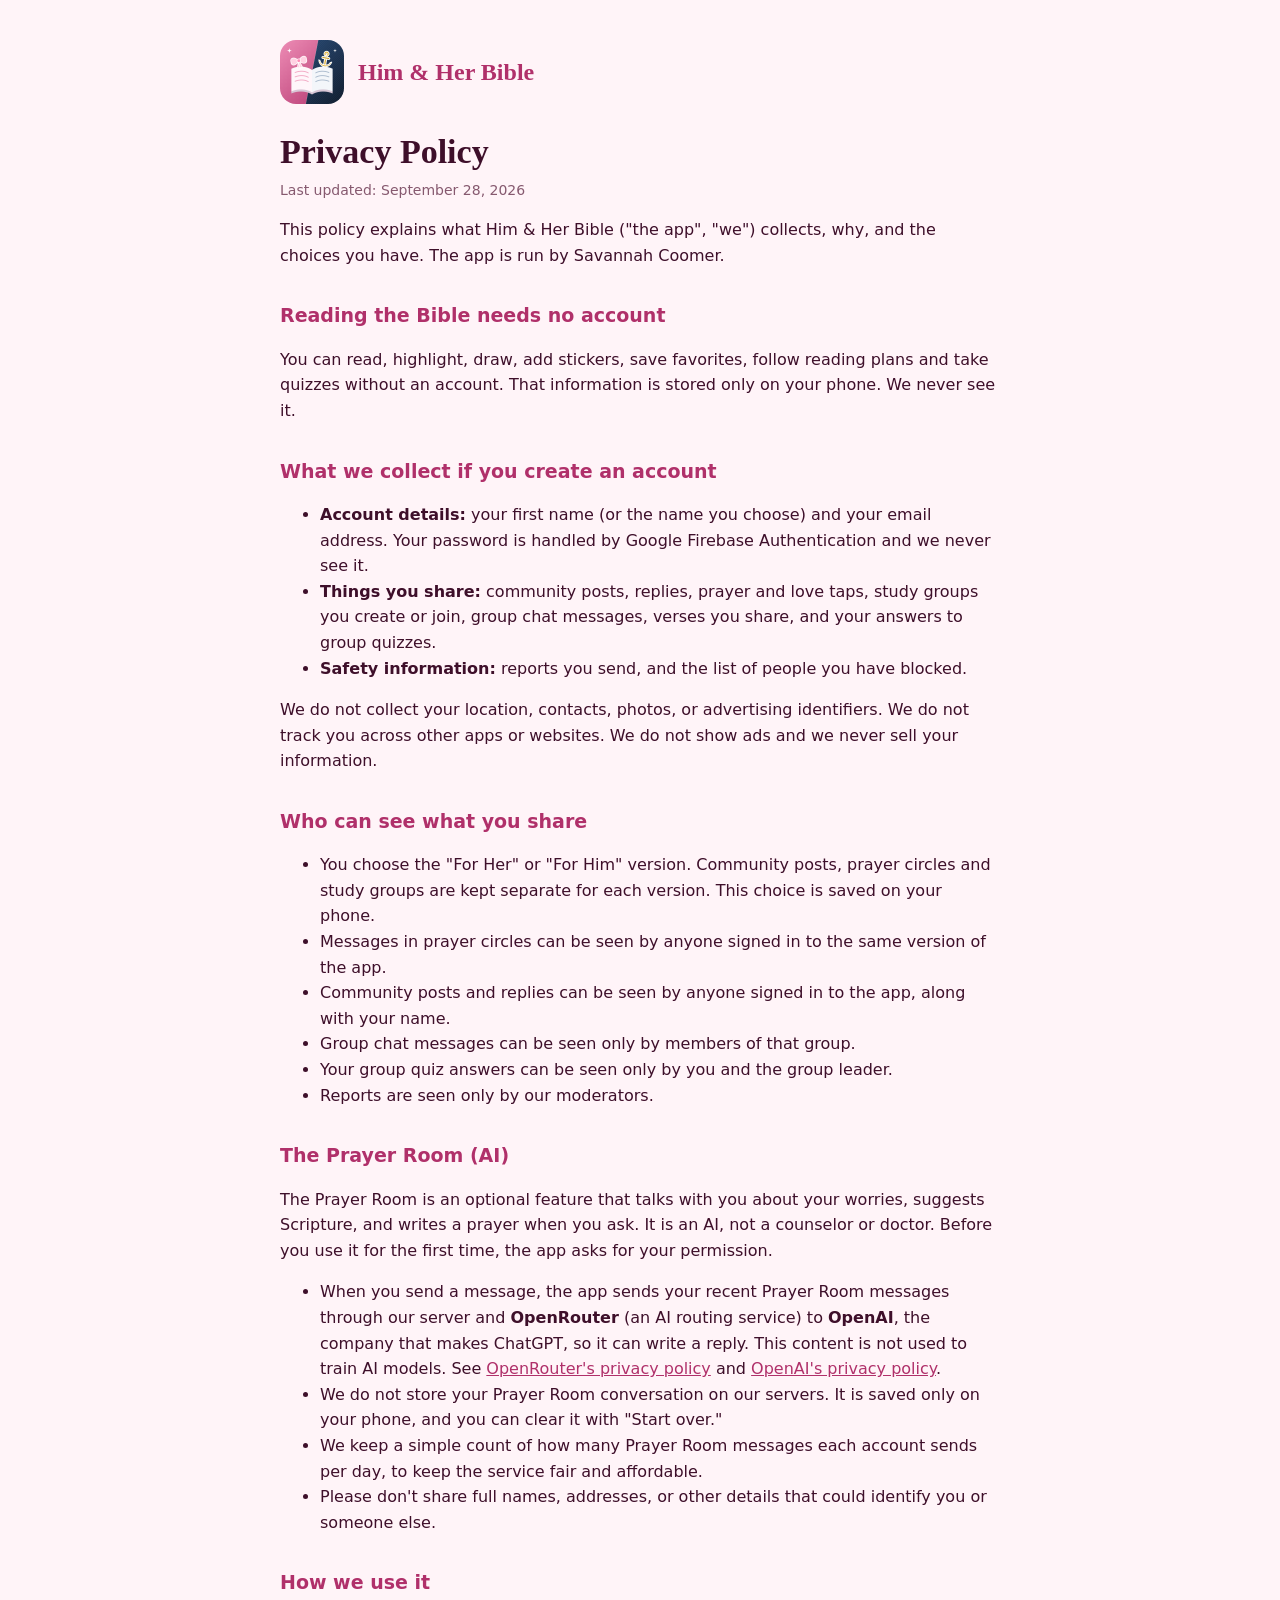
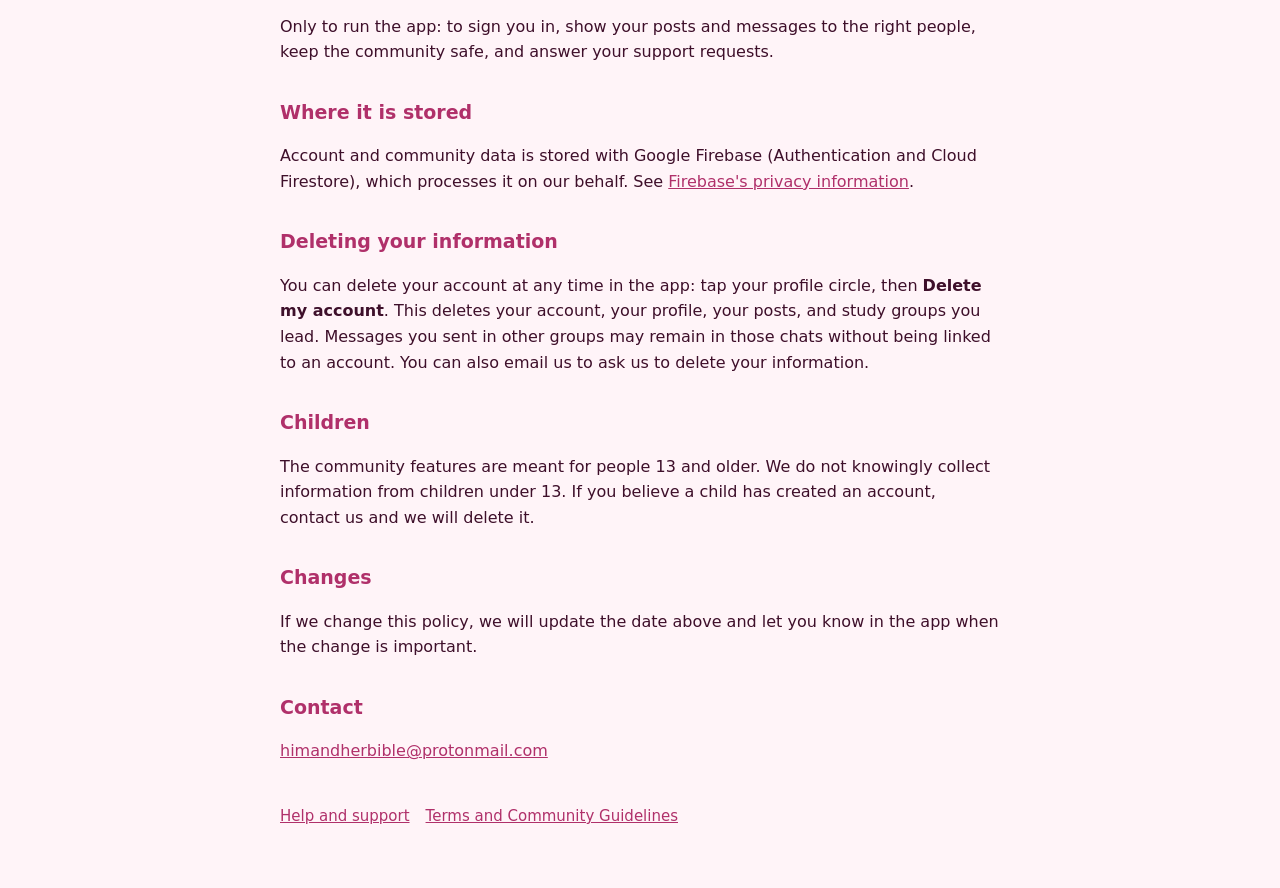
==== privacy.html @ dfe85c09 "Support, privacy and terms pages for Him & Her Bible Co-Authored-By: Claude Opus 5.5 <noreply@anthro" ====
<!doctype html>
<html lang="en"><head><meta charset="utf-8"><meta name="viewport" content="width=device-width,initial-scale=1">
<title>Him &amp; Her Bible Privacy Policy</title><link rel="stylesheet" href="style.css"></head>
<body><main>
<header><img src="icon.png" alt=""><a href="./">Him &amp; Her Bible</a></header>
<h1>Privacy Policy</h1>
<p class="updated">Last updated: September 28, 2026</p>
<p>This policy explains what Him &amp; Her Bible ("the app", "we") collects, why, and the choices you have. The app is run by Savannah Coomer.</p>

<h2>Reading the Bible needs no account</h2>
<p>You can read, highlight, draw, add stickers, save favorites, follow reading plans and take quizzes without an account. That information is stored only on your phone. We never see it.</p>

<h2>What we collect if you create an account</h2>
<ul>
<li><b>Account details:</b> your first name (or the name you choose) and your email address. Your password is handled by Google Firebase Authentication and we never see it.</li>
<li><b>Things you share:</b> community posts, replies, prayer and love taps, study groups you create or join, group chat messages, verses you share, and your answers to group quizzes.</li>
<li><b>Safety information:</b> reports you send, and the list of people you have blocked.</li>
</ul>
<p>We do not collect your location, contacts, photos, or advertising identifiers. We do not track you across other apps or websites. We do not show ads and we never sell your information.</p>

<h2>Who can see what you share</h2>
<ul>
<li>You choose the "For Her" or "For Him" version. Community posts, prayer circles and study groups are kept separate for each version. This choice is saved on your phone.</li>
<li>Messages in prayer circles can be seen by anyone signed in to the same version of the app.</li>
<li>Community posts and replies can be seen by anyone signed in to the app, along with your name.</li>
<li>Group chat messages can be seen only by members of that group.</li>
<li>Your group quiz answers can be seen only by you and the group leader.</li>
<li>Reports are seen only by our moderators.</li>
</ul>

<h2>The Prayer Room (AI)</h2>
<p>The Prayer Room is an optional feature that talks with you about your worries, suggests Scripture, and writes a prayer when you ask. It is an AI, not a counselor or doctor. Before you use it for the first time, the app asks for your permission.</p>
<ul>
<li>When you send a message, the app sends your recent Prayer Room messages through our server and <b>OpenRouter</b> (an AI routing service) to <b>OpenAI</b>, the company that makes ChatGPT, so it can write a reply. This content is not used to train AI models. See <a href="https://openrouter.ai/privacy">OpenRouter's privacy policy</a> and <a href="https://openai.com/policies/privacy-policy">OpenAI's privacy policy</a>.</li>
<li>We do not store your Prayer Room conversation on our servers. It is saved only on your phone, and you can clear it with "Start over."</li>
<li>We keep a simple count of how many Prayer Room messages each account sends per day, to keep the service fair and affordable.</li>
<li>Please don't share full names, addresses, or other details that could identify you or someone else.</li>
</ul>

<h2>How we use it</h2>
<p>Only to run the app: to sign you in, show your posts and messages to the right people, keep the community safe, and answer your support requests.</p>

<h2>Where it is stored</h2>
<p>Account and community data is stored with Google Firebase (Authentication and Cloud Firestore), which processes it on our behalf. See <a href="https://firebase.google.com/support/privacy">Firebase's privacy information</a>.</p>

<h2>Deleting your information</h2>
<p>You can delete your account at any time in the app: tap your profile circle, then <b>Delete my account</b>. This deletes your account, your profile, your posts, and study groups you lead. Messages you sent in other groups may remain in those chats without being linked to an account. You can also email us to ask us to delete your information.</p>

<h2>Children</h2>
<p>The community features are meant for people 13 and older. We do not knowingly collect information from children under 13. If you believe a child has created an account, contact us and we will delete it.</p>

<h2>Changes</h2>
<p>If we change this policy, we will update the date above and let you know in the app when the change is important.</p>

<h2>Contact</h2>
<p><a href="mailto:himandherbible@protonmail.com">himandherbible@protonmail.com</a></p>
<nav><a href="./">Help and support</a><a href="terms.html">Terms and Community Guidelines</a></nav>
</main></body></html>
---- style.css ----
:root{--rasp:#B0306A;--rose:#D9669A;--ink:#3E0F2A;--muted:#86596F;--shell:#FFF4F8;--cotton:#FCE1EC}
*{box-sizing:border-box}
body{margin:0;background:var(--shell);color:var(--ink);font-family:-apple-system,BlinkMacSystemFont,'Segoe UI',system-ui,sans-serif;line-height:1.6;padding-inline:20px}
main{max-width:720px;margin:0 auto;padding-block:40px 60px}
header{display:flex;align-items:center;gap:14px;margin-bottom:28px}
header img{width:64px;height:64px;border-radius:16px}
header a{font-family:Georgia,serif;font-size:24px;color:var(--rasp);text-decoration:none;font-weight:600}
h1{font-family:Georgia,serif;font-weight:600;font-size:34px;line-height:1.2;margin:0 0 6px;text-wrap:balance}
h2{font-size:19px;margin:32px 0 8px;color:var(--rasp)}
p,li{font-size:16px}
.updated{color:var(--muted);font-size:14px;margin-top:0}
.card{background:#fff;border:1.5px solid var(--cotton);border-radius:20px;padding:20px 22px;margin-top:18px}
a{color:var(--rasp)}
nav{display:flex;gap:16px;flex-wrap:wrap;margin-top:40px;font-size:15px}
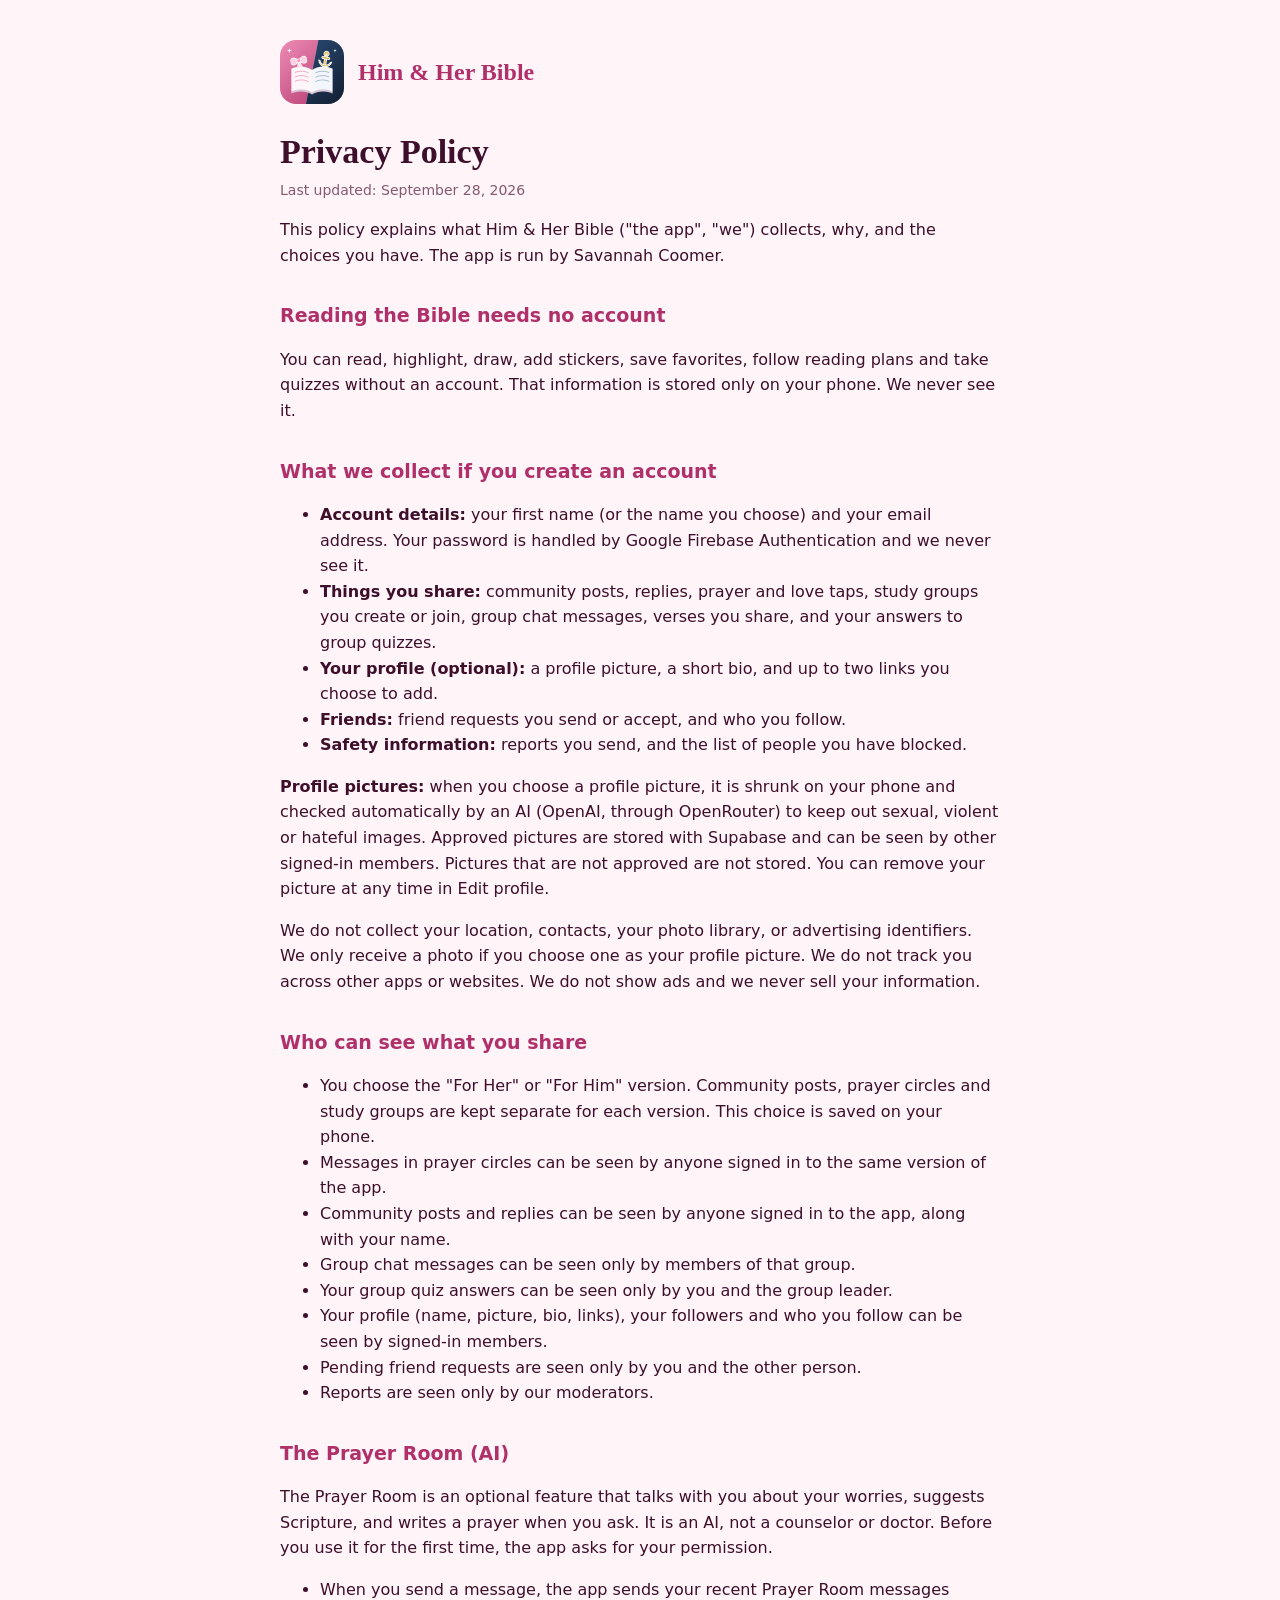
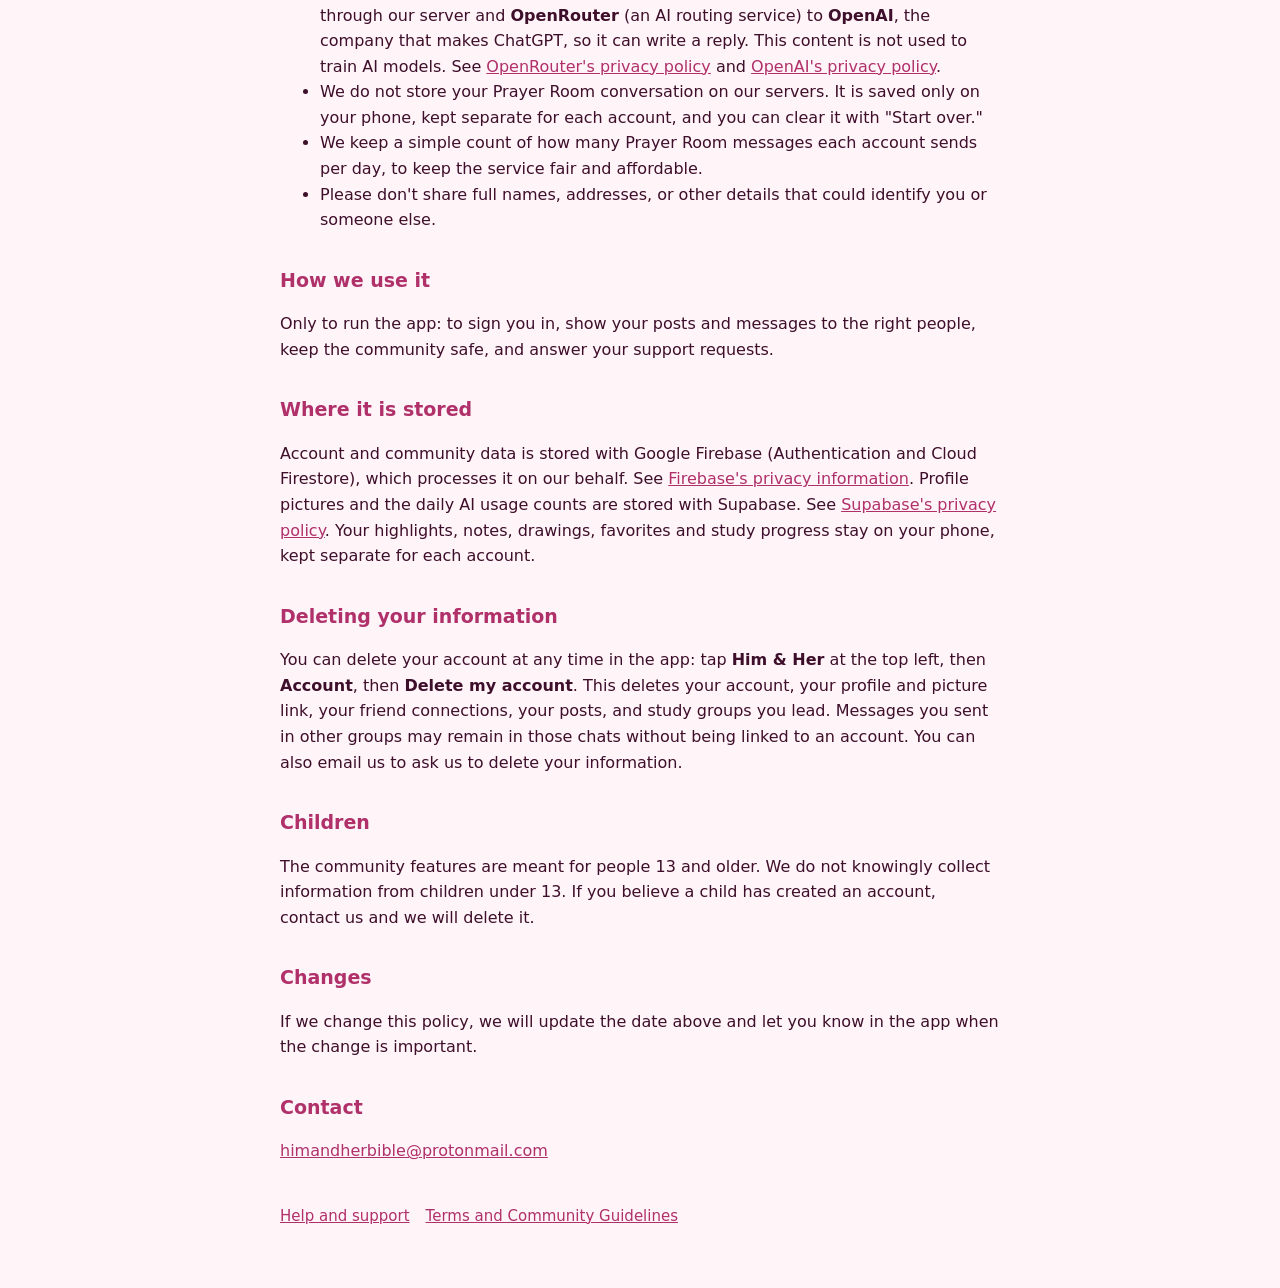
==== commit 21552fdc: "Privacy policy: profile pictures, profiles and friends Co-Authored-By: Claude Opus 5.5 <noreply@anth" ====
--- a/privacy.html
+++ b/privacy.html
@@ -14,9 +14,12 @@
 <ul>
 <li><b>Account details:</b> your first name (or the name you choose) and your email address. Your password is handled by Google Firebase Authentication and we never see it.</li>
 <li><b>Things you share:</b> community posts, replies, prayer and love taps, study groups you create or join, group chat messages, verses you share, and your answers to group quizzes.</li>
+<li><b>Your profile (optional):</b> a profile picture, a short bio, and up to two links you choose to add.</li>
+<li><b>Friends:</b> friend requests you send or accept, and who you follow.</li>
 <li><b>Safety information:</b> reports you send, and the list of people you have blocked.</li>
 </ul>
-<p>We do not collect your location, contacts, photos, or advertising identifiers. We do not track you across other apps or websites. We do not show ads and we never sell your information.</p>
+<p><b>Profile pictures:</b> when you choose a profile picture, it is shrunk on your phone and checked automatically by an AI (OpenAI, through OpenRouter) to keep out sexual, violent or hateful images. Approved pictures are stored with Supabase and can be seen by other signed-in members. Pictures that are not approved are not stored. You can remove your picture at any time in Edit profile.</p>
+<p>We do not collect your location, contacts, your photo library, or advertising identifiers. We only receive a photo if you choose one as your profile picture. We do not track you across other apps or websites. We do not show ads and we never sell your information.</p>
 
 <h2>Who can see what you share</h2>
 <ul>
@@ -25,6 +28,8 @@
 <li>Community posts and replies can be seen by anyone signed in to the app, along with your name.</li>
 <li>Group chat messages can be seen only by members of that group.</li>
 <li>Your group quiz answers can be seen only by you and the group leader.</li>
+<li>Your profile (name, picture, bio, links), your followers and who you follow can be seen by signed-in members.</li>
+<li>Pending friend requests are seen only by you and the other person.</li>
 <li>Reports are seen only by our moderators.</li>
 </ul>
 
@@ -32,7 +37,7 @@
 <p>The Prayer Room is an optional feature that talks with you about your worries, suggests Scripture, and writes a prayer when you ask. It is an AI, not a counselor or doctor. Before you use it for the first time, the app asks for your permission.</p>
 <ul>
 <li>When you send a message, the app sends your recent Prayer Room messages through our server and <b>OpenRouter</b> (an AI routing service) to <b>OpenAI</b>, the company that makes ChatGPT, so it can write a reply. This content is not used to train AI models. See <a href="https://openrouter.ai/privacy">OpenRouter's privacy policy</a> and <a href="https://openai.com/policies/privacy-policy">OpenAI's privacy policy</a>.</li>
-<li>We do not store your Prayer Room conversation on our servers. It is saved only on your phone, and you can clear it with "Start over."</li>
+<li>We do not store your Prayer Room conversation on our servers. It is saved only on your phone, kept separate for each account, and you can clear it with "Start over."</li>
 <li>We keep a simple count of how many Prayer Room messages each account sends per day, to keep the service fair and affordable.</li>
 <li>Please don't share full names, addresses, or other details that could identify you or someone else.</li>
 </ul>
@@ -41,10 +46,10 @@
 <p>Only to run the app: to sign you in, show your posts and messages to the right people, keep the community safe, and answer your support requests.</p>
 
 <h2>Where it is stored</h2>
-<p>Account and community data is stored with Google Firebase (Authentication and Cloud Firestore), which processes it on our behalf. See <a href="https://firebase.google.com/support/privacy">Firebase's privacy information</a>.</p>
+<p>Account and community data is stored with Google Firebase (Authentication and Cloud Firestore), which processes it on our behalf. See <a href="https://firebase.google.com/support/privacy">Firebase's privacy information</a>. Profile pictures and the daily AI usage counts are stored with Supabase. See <a href="https://supabase.com/privacy">Supabase's privacy policy</a>. Your highlights, notes, drawings, favorites and study progress stay on your phone, kept separate for each account.</p>
 
 <h2>Deleting your information</h2>
-<p>You can delete your account at any time in the app: tap your profile circle, then <b>Delete my account</b>. This deletes your account, your profile, your posts, and study groups you lead. Messages you sent in other groups may remain in those chats without being linked to an account. You can also email us to ask us to delete your information.</p>
+<p>You can delete your account at any time in the app: tap <b>Him &amp; Her</b> at the top left, then <b>Account</b>, then <b>Delete my account</b>. This deletes your account, your profile and picture link, your friend connections, your posts, and study groups you lead. Messages you sent in other groups may remain in those chats without being linked to an account. You can also email us to ask us to delete your information.</p>
 
 <h2>Children</h2>
 <p>The community features are meant for people 13 and older. We do not knowingly collect information from children under 13. If you believe a child has created an account, contact us and we will delete it.</p>
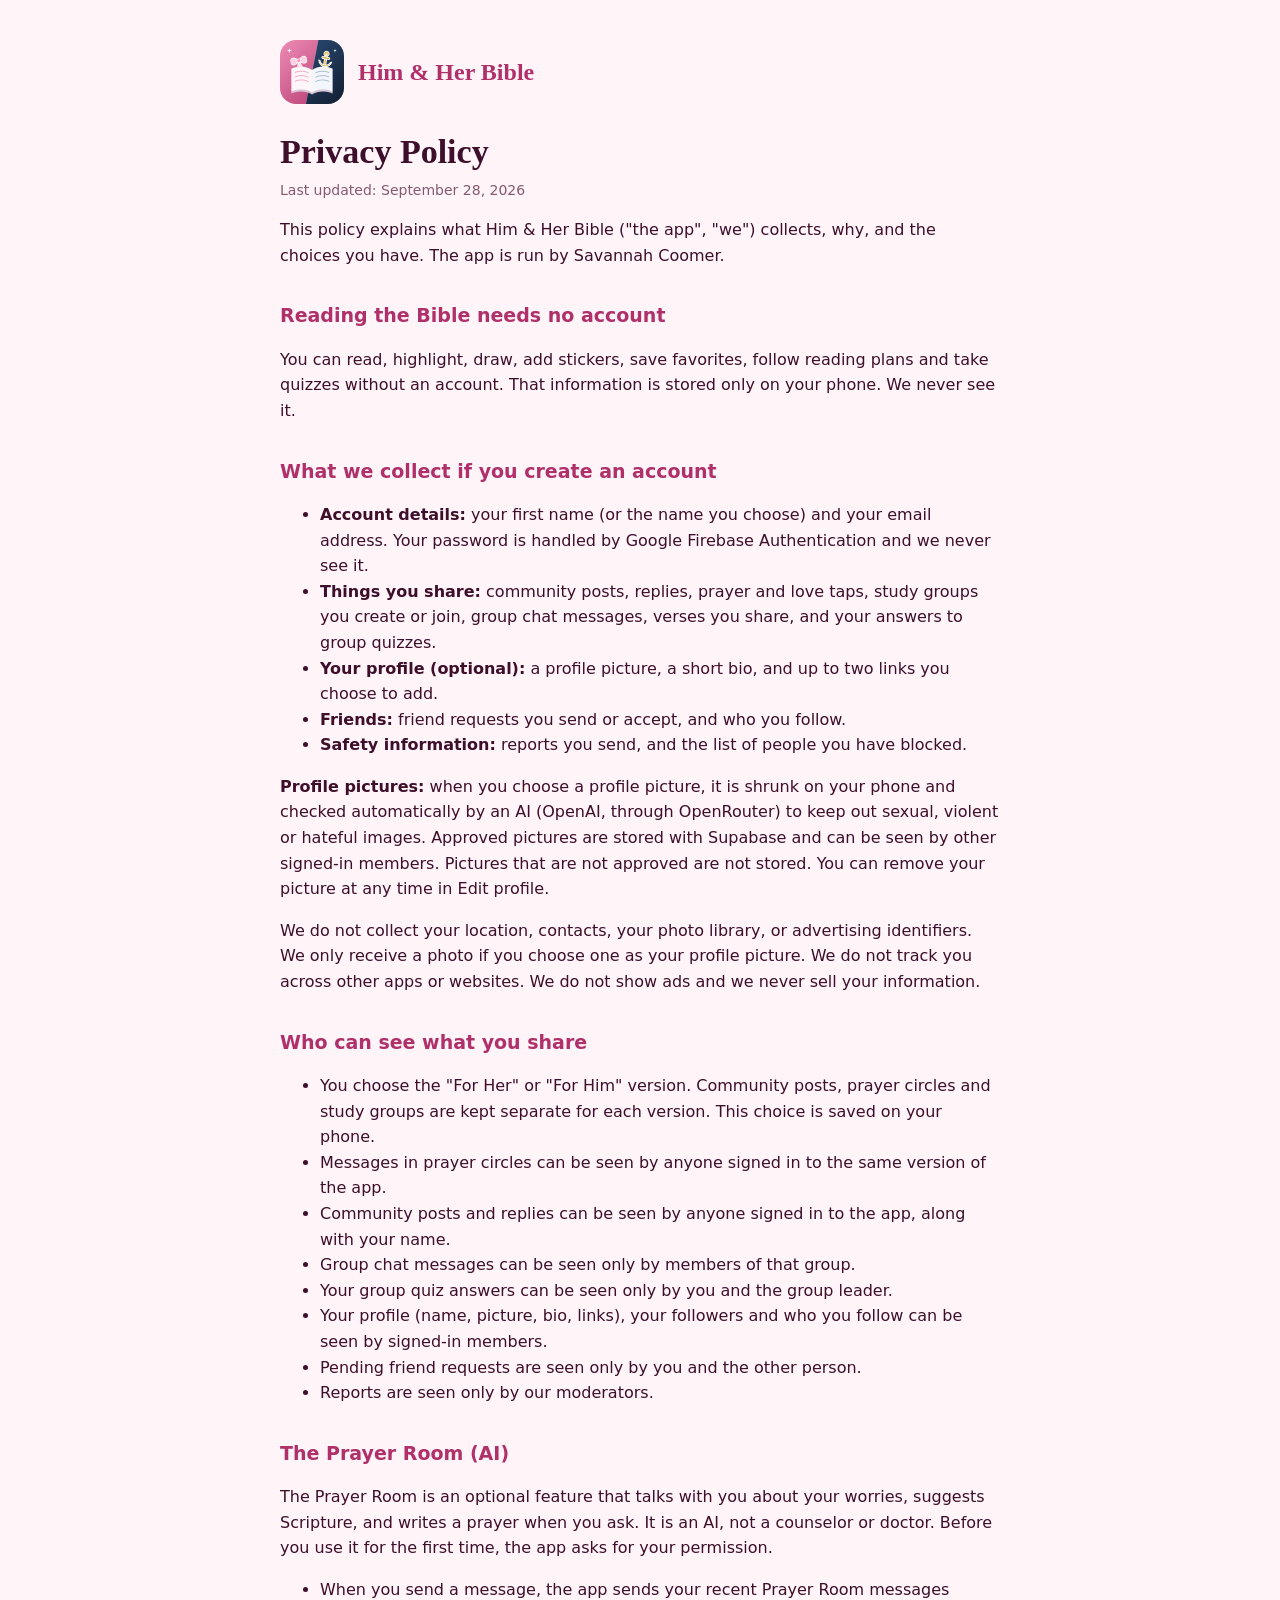
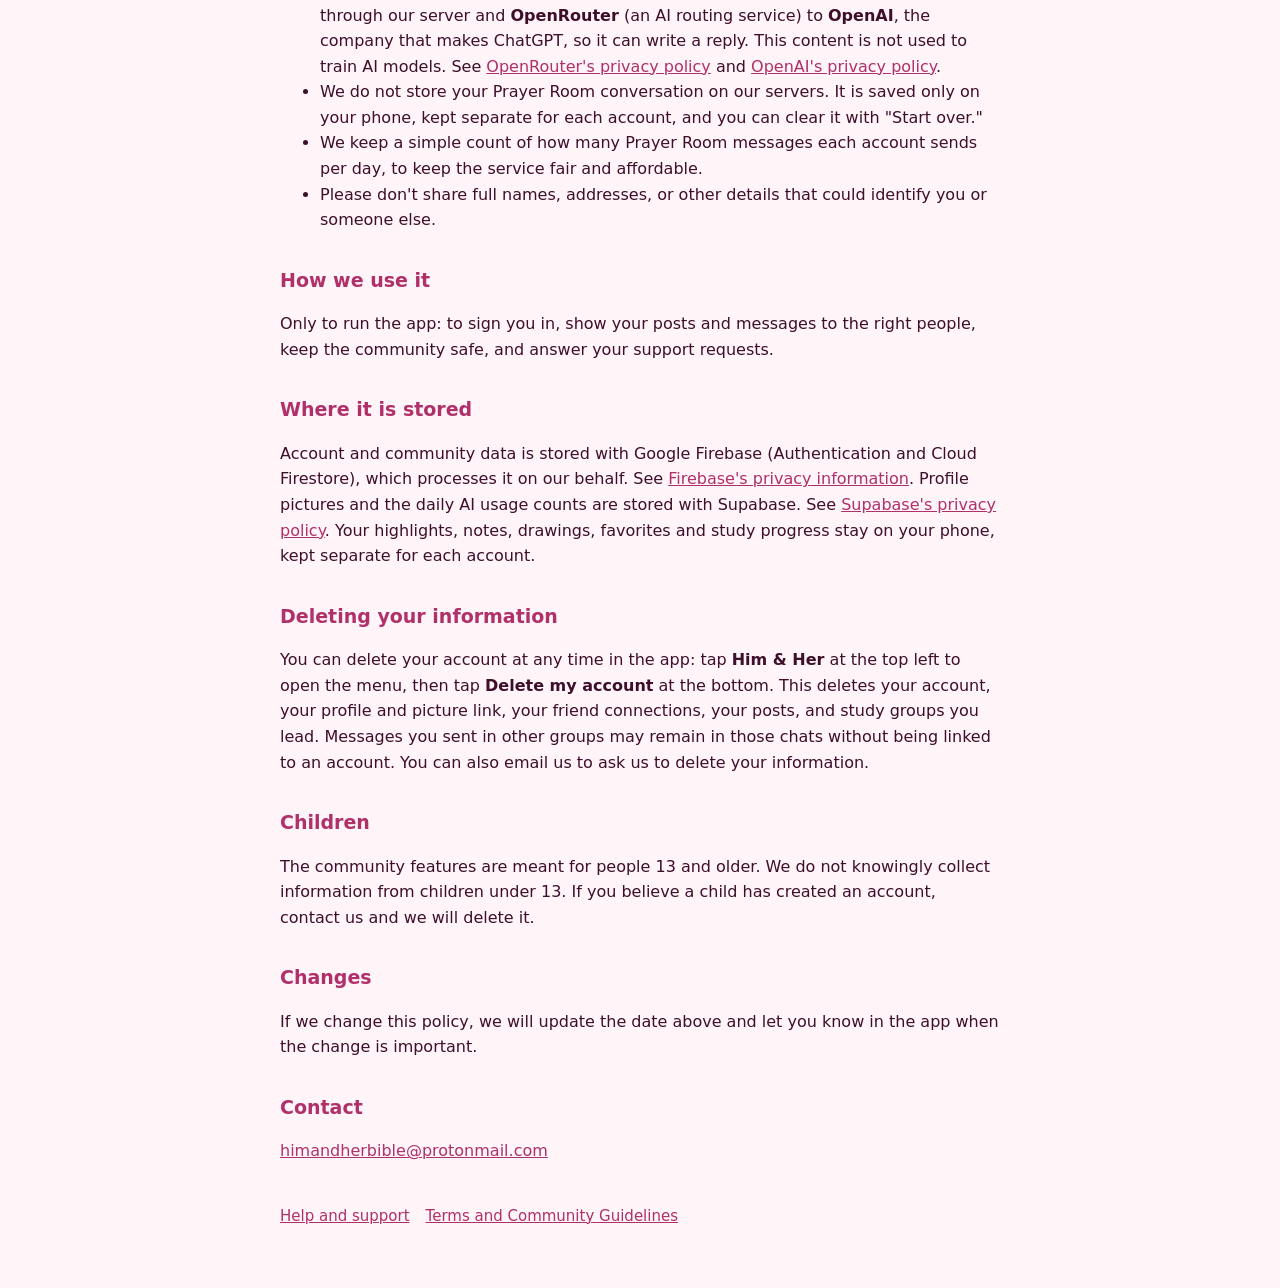
==== commit 5038426a: "Update account deletion instructions Co-Authored-By: Claude Opus 5.5 <noreply@anthropic.com> Claude-" ====
--- a/privacy.html
+++ b/privacy.html
@@ -49,7 +49,7 @@
 <p>Account and community data is stored with Google Firebase (Authentication and Cloud Firestore), which processes it on our behalf. See <a href="https://firebase.google.com/support/privacy">Firebase's privacy information</a>. Profile pictures and the daily AI usage counts are stored with Supabase. See <a href="https://supabase.com/privacy">Supabase's privacy policy</a>. Your highlights, notes, drawings, favorites and study progress stay on your phone, kept separate for each account.</p>
 
 <h2>Deleting your information</h2>
-<p>You can delete your account at any time in the app: tap <b>Him &amp; Her</b> at the top left, then <b>Account</b>, then <b>Delete my account</b>. This deletes your account, your profile and picture link, your friend connections, your posts, and study groups you lead. Messages you sent in other groups may remain in those chats without being linked to an account. You can also email us to ask us to delete your information.</p>
+<p>You can delete your account at any time in the app: tap <b>Him &amp; Her</b> at the top left to open the menu, then tap <b>Delete my account</b> at the bottom. This deletes your account, your profile and picture link, your friend connections, your posts, and study groups you lead. Messages you sent in other groups may remain in those chats without being linked to an account. You can also email us to ask us to delete your information.</p>
 
 <h2>Children</h2>
 <p>The community features are meant for people 13 and older. We do not knowingly collect information from children under 13. If you believe a child has created an account, contact us and we will delete it.</p>
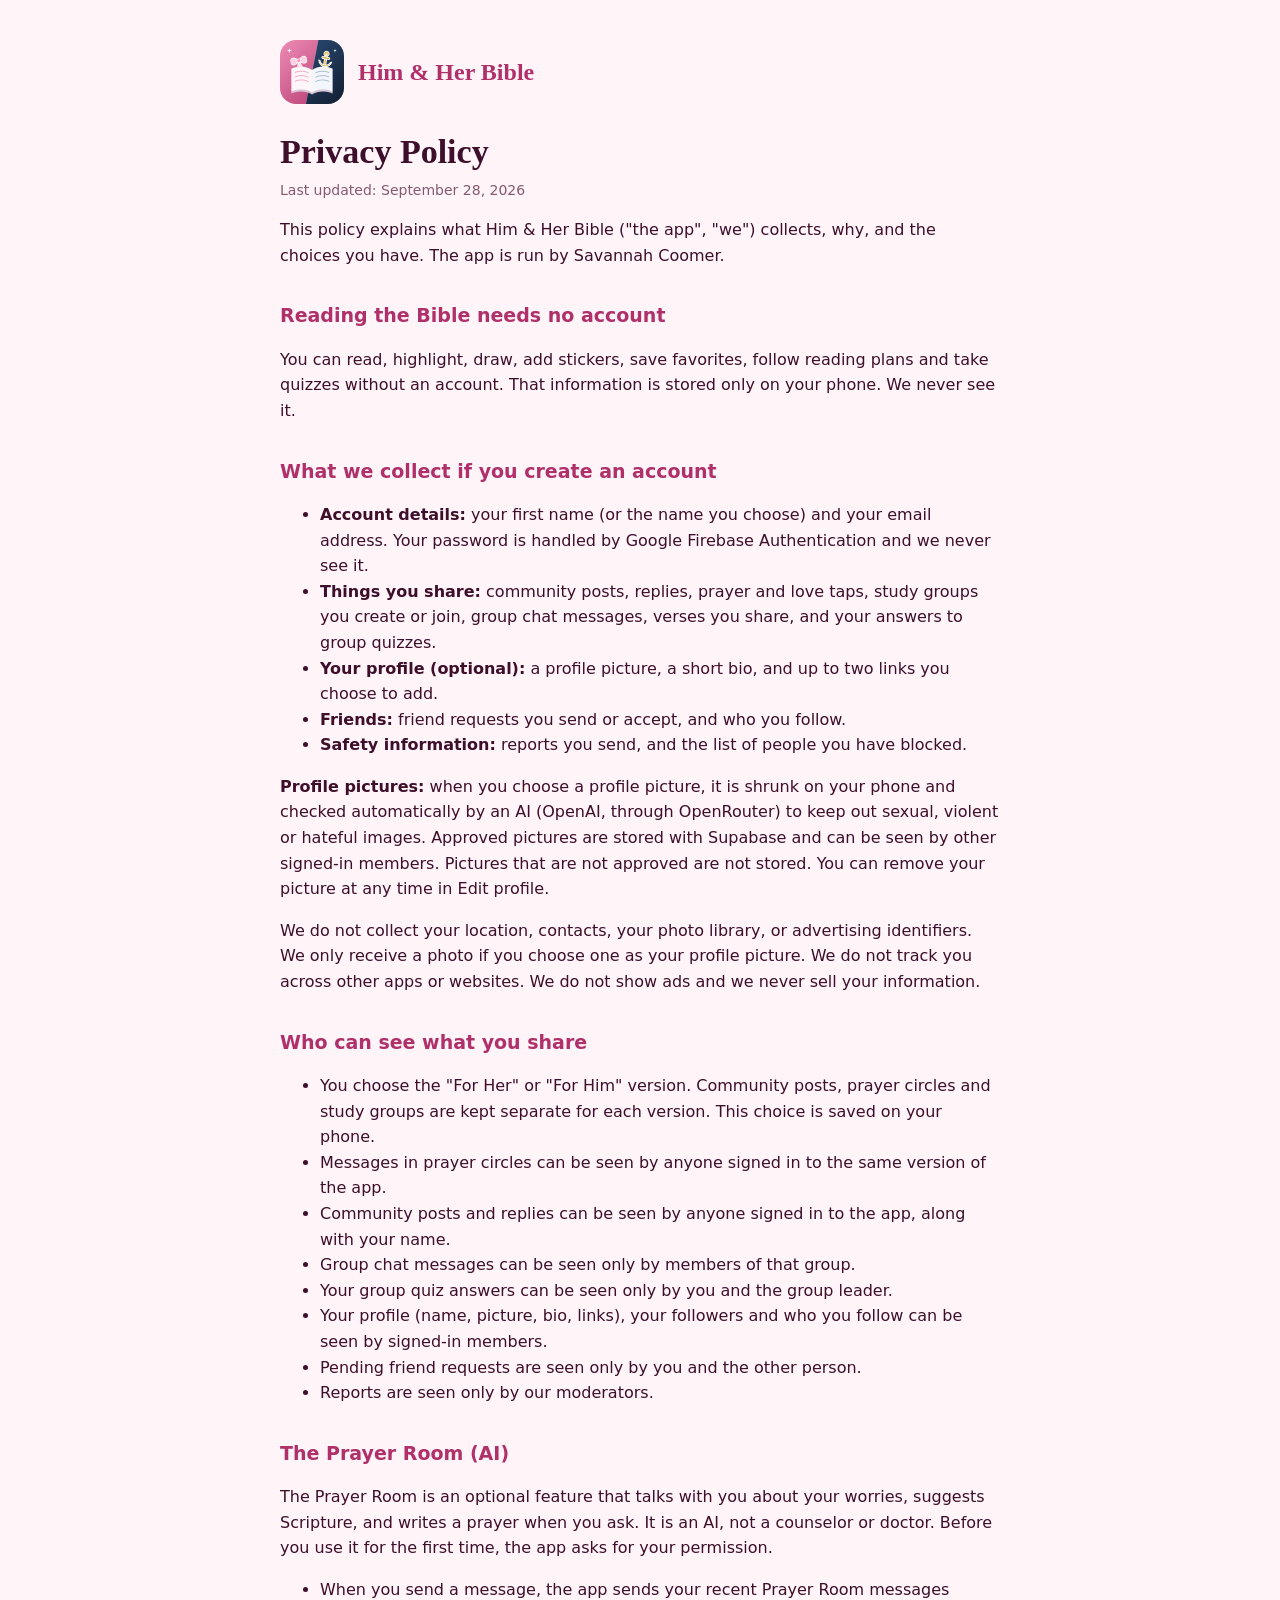
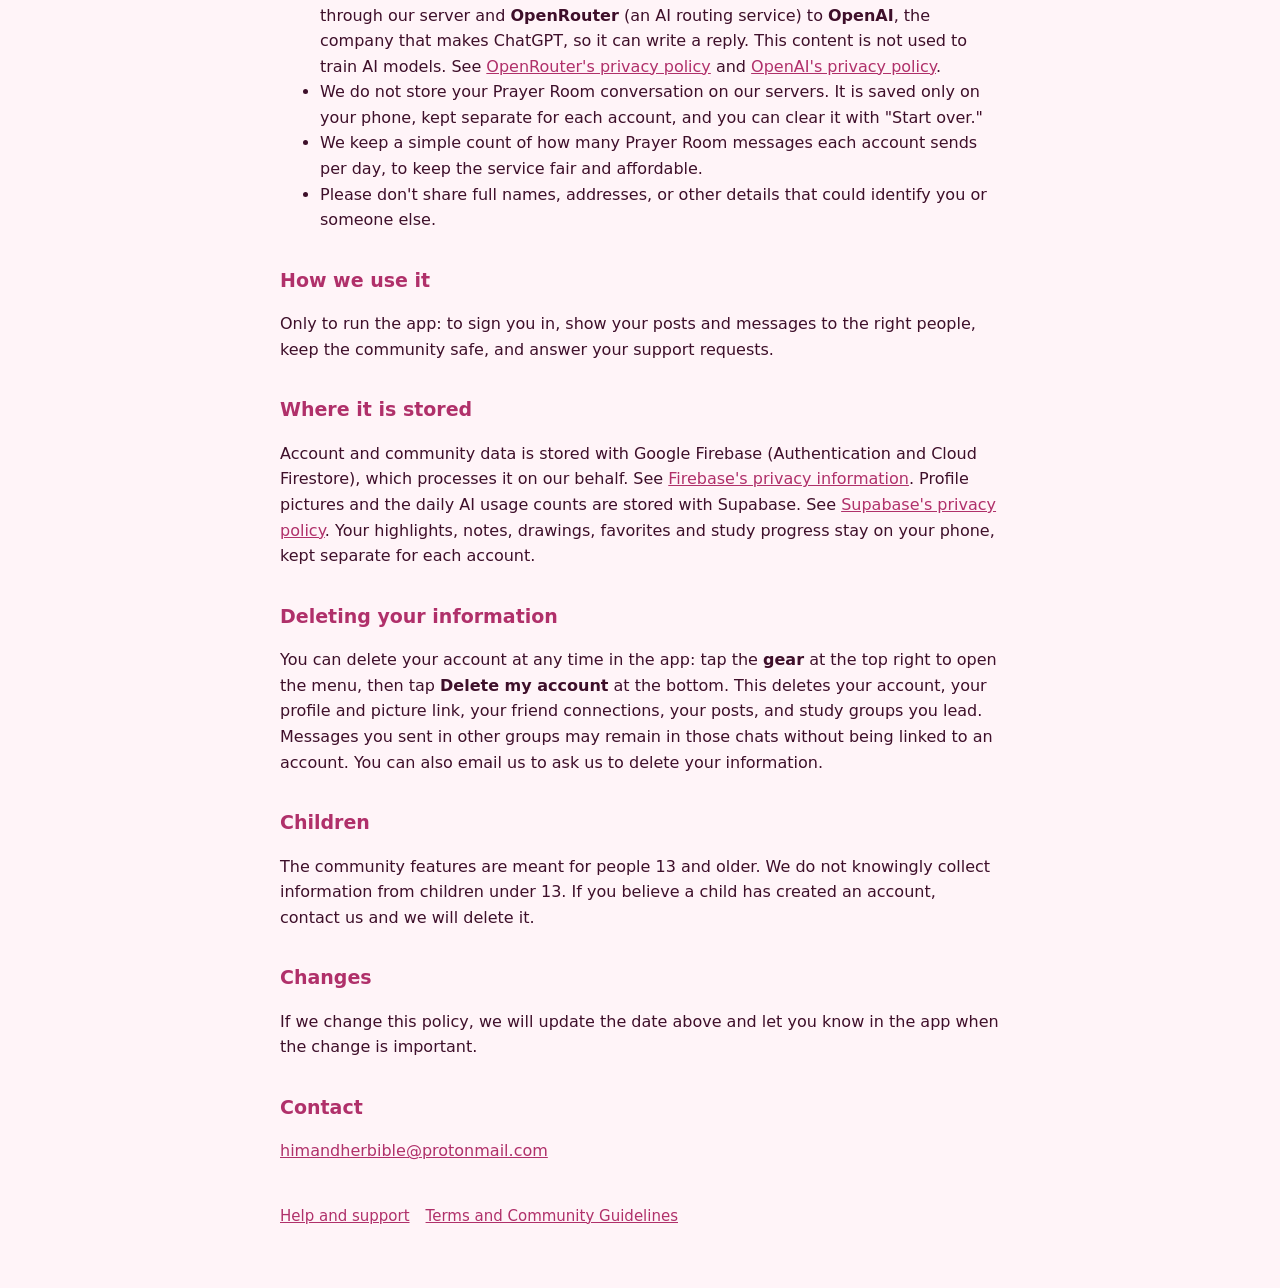
==== commit 8ee651df: "Point deletion instructions to the gear button Co-Authored-By: Claude Opus 5.5 <noreply@anthropic.co" ====
--- a/privacy.html
+++ b/privacy.html
@@ -49,7 +49,7 @@
 <p>Account and community data is stored with Google Firebase (Authentication and Cloud Firestore), which processes it on our behalf. See <a href="https://firebase.google.com/support/privacy">Firebase's privacy information</a>. Profile pictures and the daily AI usage counts are stored with Supabase. See <a href="https://supabase.com/privacy">Supabase's privacy policy</a>. Your highlights, notes, drawings, favorites and study progress stay on your phone, kept separate for each account.</p>
 
 <h2>Deleting your information</h2>
-<p>You can delete your account at any time in the app: tap <b>Him &amp; Her</b> at the top left to open the menu, then tap <b>Delete my account</b> at the bottom. This deletes your account, your profile and picture link, your friend connections, your posts, and study groups you lead. Messages you sent in other groups may remain in those chats without being linked to an account. You can also email us to ask us to delete your information.</p>
+<p>You can delete your account at any time in the app: tap the <b>gear</b> at the top right to open the menu, then tap <b>Delete my account</b> at the bottom. This deletes your account, your profile and picture link, your friend connections, your posts, and study groups you lead. Messages you sent in other groups may remain in those chats without being linked to an account. You can also email us to ask us to delete your information.</p>
 
 <h2>Children</h2>
 <p>The community features are meant for people 13 and older. We do not knowingly collect information from children under 13. If you believe a child has created an account, contact us and we will delete it.</p>
